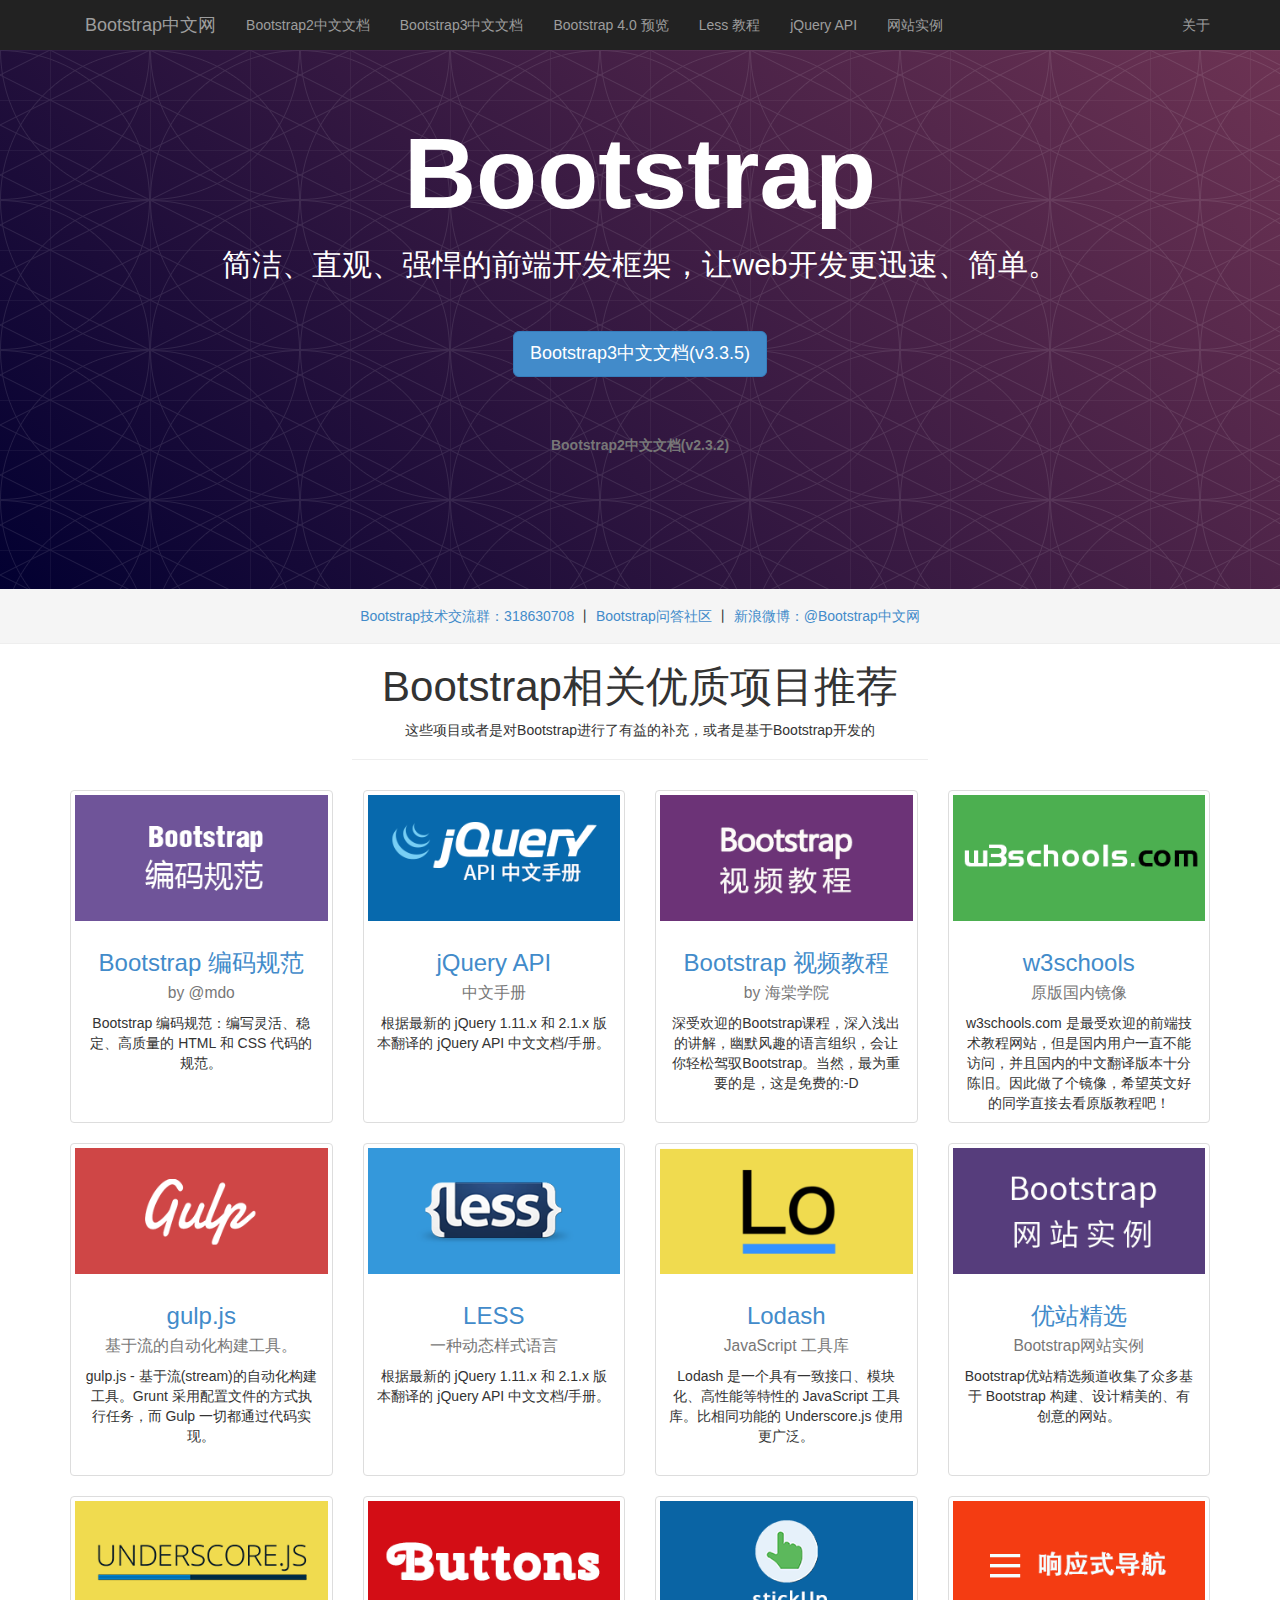
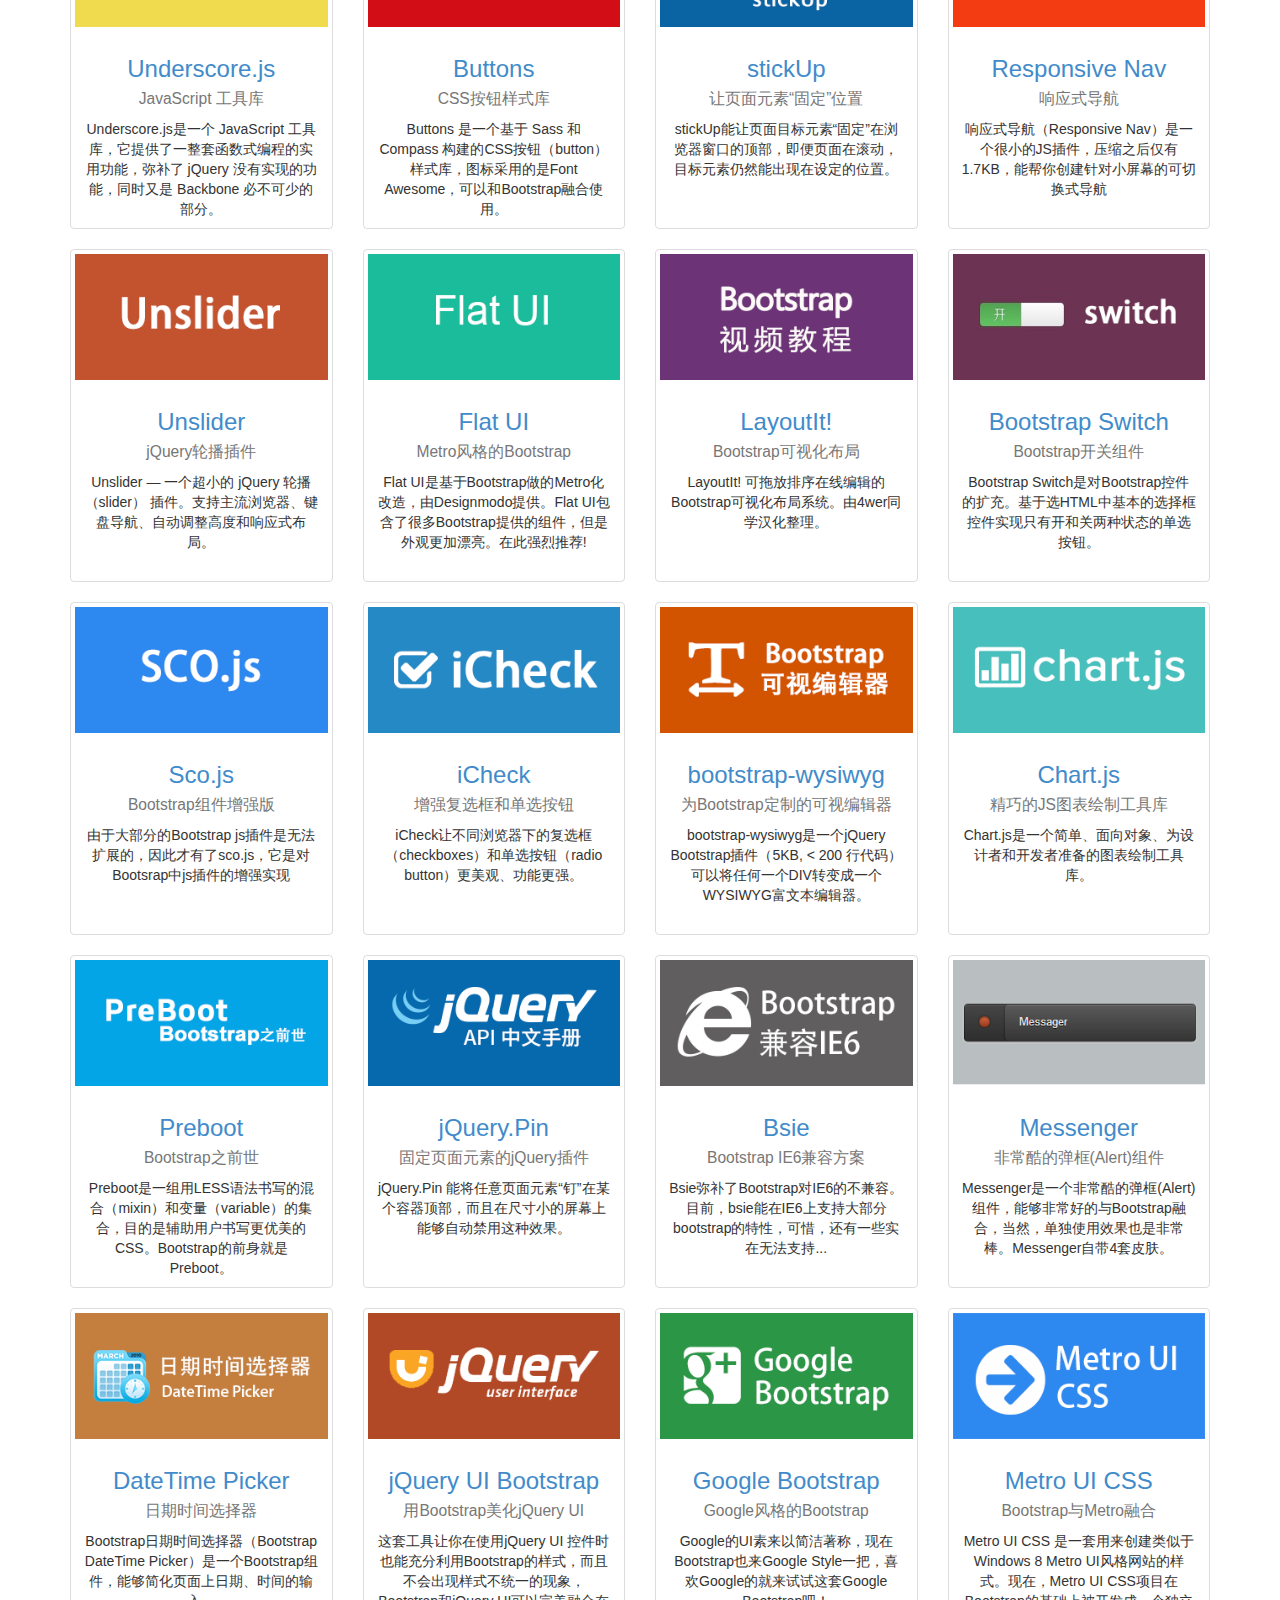
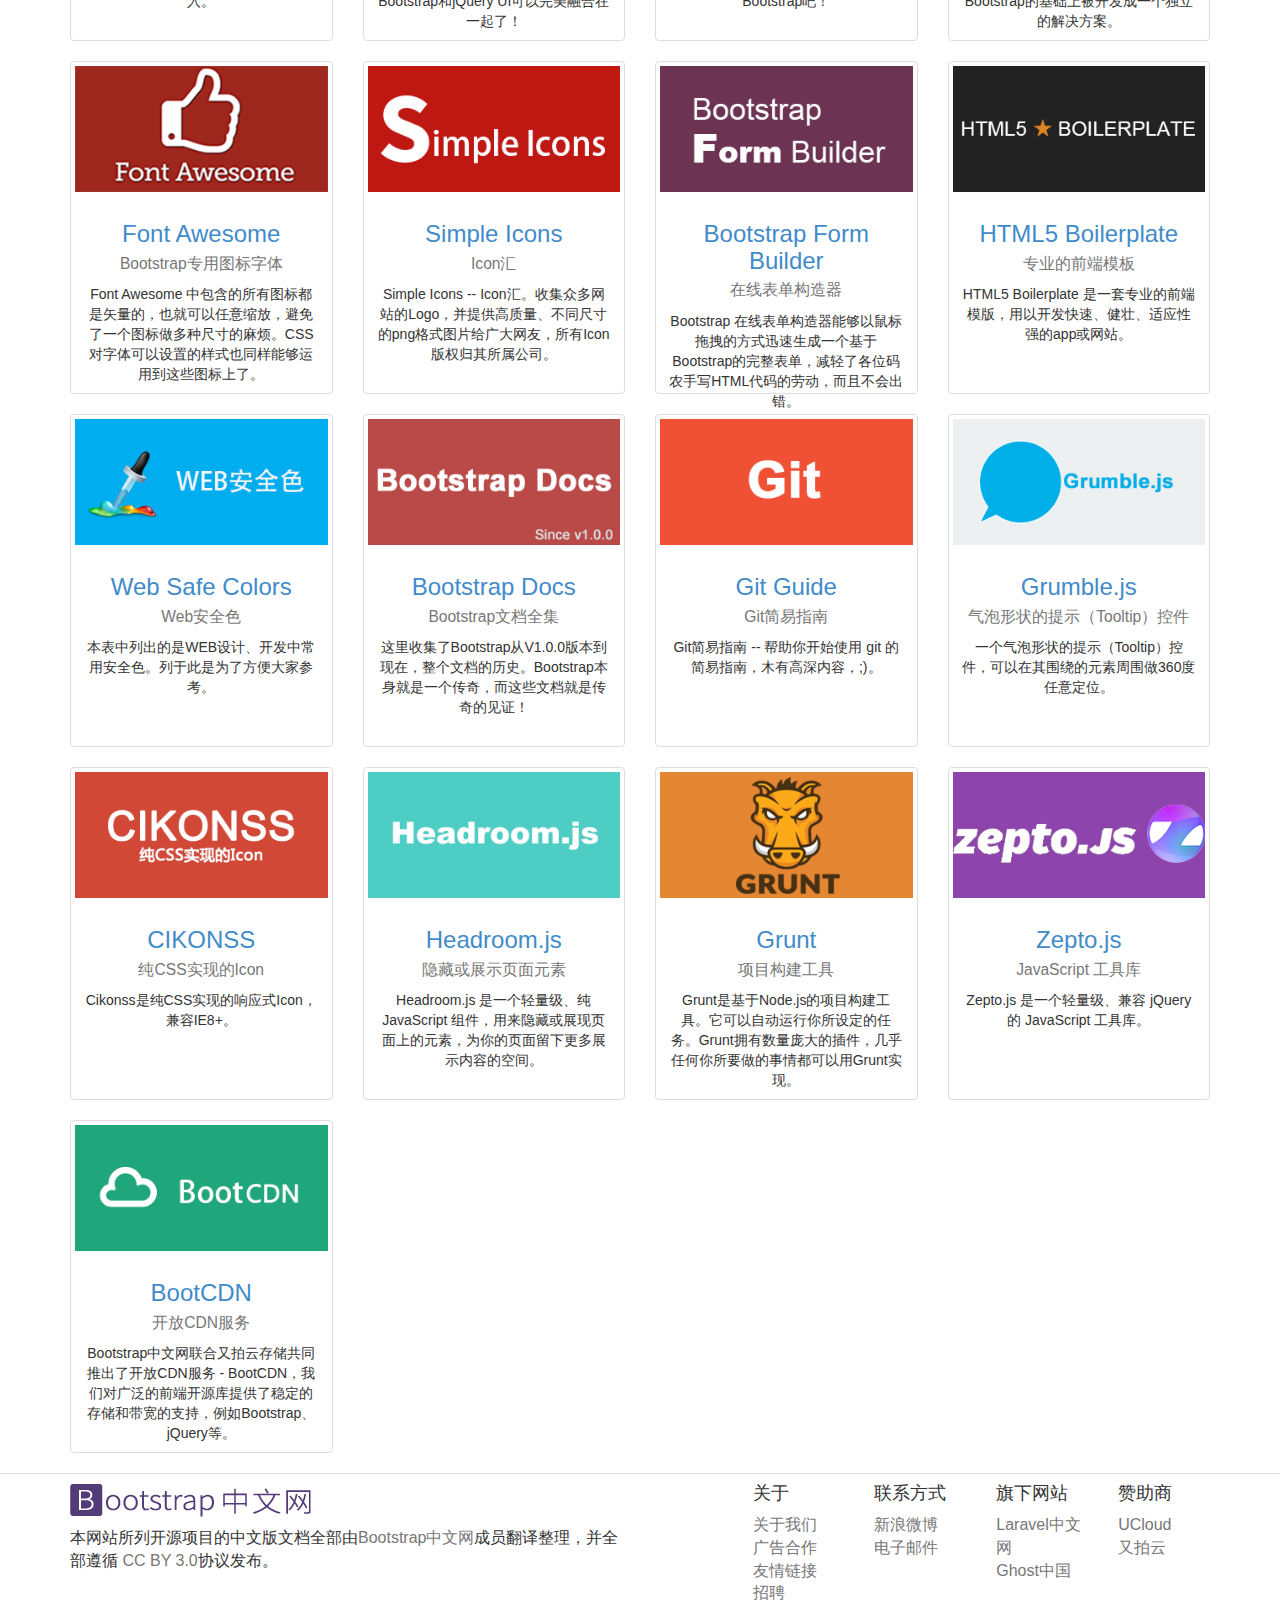
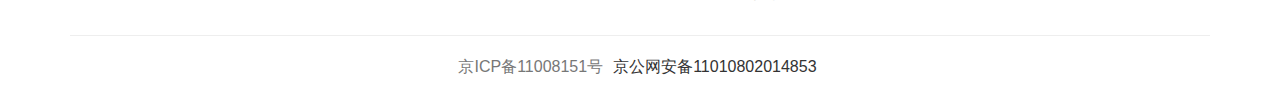
==== aa/index.html @ 5b1b917f "boot" ====
<!DOCTYPE html>
<html>
	<head>
		<meta charset="UTF-8">
		<meta http-equiv="X-UA-Compatible" content="IE=edge">
   		<meta name="viewport" content="width=device-width, initial-scale=1">
		<title></title>
		<link rel="stylesheet" type="text/css" href="css/bootstrap.css"/>
		<link rel="stylesheet" type="text/css" href="css/style-index.css"/>
		<!--<style type="text/css">
			footer{
				width: 100%;
				border-top: 1px solid gainsboro;
			}
			#footer{
				font-size: 16px;

			}
			#footer a:link,a:active,a:hover,a:visited{
				color: #777777;
			}
			#backTop{
				width: 50px;
				height: 50px;
				background: url(images/aaaaaaaa.png ) no-repeat 0 0;
				position: fixed;
				right: 20px;
				bottom: 150px;
				display: none;
			}
			.thumbnail img{
				width: 100%;
			}

		</style>-->
	</head>
	<body style="padding-top: 50px;">	
		<!--导航-->
		<div class="container-fluid navbar-fixed-top navbar-inverse"> 	
			<div class="container">
				<nav>
					<div class="navbar-header">
						<button type="button" class="navbar-toggle" data-toggle="collapse" data-target="#example-navbar-collapse">
							<span class="sr-only">切换导航</span>
							<span class="icon-bar"></span>
							<span class="icon-bar"></span>
							<span class="icon-bar"></span>
						</button>
						<a class="navbar-brand" href="#">Bootstrap中文网</a>
					</div>
					<div class="collapse navbar-collapse" id="example-navbar-collapse">
						<ul class="nav navbar-nav">
							<li><a href="#"class="hidden-md hidden-sm">Bootstrap2中文文档</a></li>
							<li><a href="#"class="hidden-sm">Bootstrap3中文文档</a></li>
							<li><a href="#">Bootstrap 4.0 预览</a></li>
							<li><a href="#">Less 教程</a></li>
							<li><a href="#">jQuery API</a></li>
							<li><a href="Site_s/index_1.html">网站实例</a></li>
						</ul>
						<ul class="nav navbar-nav navbar-right">
							<li ><a href="#">关于</a></li>
						</ul>
					</div>
				</nav>
			</div>
		</div>
		
		 <!--巨幕	q`1wwz-+
		 	 url(images/bs-docs-masthead-pattern.png);
		 	linear-gradient(45deg,#020031 0,#6d3353 100%)
		 	-->
		<div style=" background:linear-gradient(45deg,#020031 0,#6d3353 100%)">
			<div class="jumbotron"  style="background:url(images/bs-docs-masthead-pattern.png);;">
					<div id="content" class="container text-center" >
						<h1 style="color: white;font-weight: bold; font-size: 100px;">Bootstrap</h1>
						<h2 style="color: white;">简洁、直观、强悍的前端开发框架，让web开发更迅速、简单。</h2>
						<p style="margin-top: 50px;">
		          			<a class="btn btn-primary btn-lg btn-shadow" role="button">
		          				Bootstrap3中文文档(v3.3.5)
		          			</a>
	  					</p>
	  					<p id="con1" style="padding-top:43px;margin-bottom: 86px; font-size: 14px;font-weight: bold; ">
	  						<a class="text-muted">Bootstrap2中文文档(v2.3.2)</a>
	  					</p>
	  				</div>
				</div>
			</div>
		</div>		
		<!--联系方式content-->

		<div class="page-header" style="background-color: #F5F5F5; height: 55px; margin-top: -30px;">
			<div class="container text-center" style="height: 55px; line-height: 55px;">
				<a href="#" class="btn-link"> Bootstrap技术交流群：318630708  </a>丨
				<a href="#" class="btn-link"> Bootstrap问答社区  </a>丨
				<a href="#" class="btn-link"> 新浪微博：@Bootstrap中文网</a>
			</div>
		</div>
		
		<!--pape-header部分-->
		<div class="page-header text-center" style="width: 45%; margin: 0 auto 30px;">
			<h1 style="font-size: 42px;">Bootstrap相关优质项目推荐</h1>
			<p style="font-size: 14px">这些项目或者是对Bootstrap进行了有益的补充，或者是基于Bootstrap开发的</p>
		</div>
		<!--
			thumbnail						缩略图
		-->
		<div class="container">
			<div id="row" class="row">
				<div class="col-lg-3 col-md-4 col-sm-6 ">
					<div class="thumbnail" style="height: 333px;">
						<img src="images/codeguide.png"  width="300px" height="150px" alt=""/>
						<div class="caption text-center">
							<h3><a href="#" style="">Bootstrap 编码规范<br /><small>by @mdo</small></a></h3>
							<p>Bootstrap 编码规范：编写灵活、稳定、高质量的 HTML 和 CSS 代码的规范。</p>
						</div>
					</div>
				</div>
				<div class="col-lg-3 col-md-4 col-sm-6">
					<div class="thumbnail" style="height: 333px;">
						<img src="images/jqueryapi.png"" width="300px" height="150px" alt=""/>
						<div class="caption text-center">
							<h3><a href="#" class="">jQuery API <br /><small>中文手册</small></a></h3>
							<p>根据最新的 jQuery 1.11.x 和 2.1.x 版本翻译的 jQuery API 中文文档/手册。</p>
						</div>
					</div>
				</div>
				<div class="col-lg-3 col-md-4 col-sm-6">
					<div class="thumbnail" style="height: 333px;">
						<img src="images/haitangxueyuan.png" width="300px" height="150px" alt=""/>
						<div class="caption text-center">
							<h3><a href="#" class="">Bootstrap 视频教程<br /><small>by 海棠学院</small></a></h3>
							<p>深受欢迎的Bootstrap课程，深入浅出的讲解，幽默风趣的语言组织，会让你轻松驾驭Bootstrap。当然，最为重要的是，这是免费的:-D</p>
						</div>
					</div>
				</div>
				<div class="col-lg-3 col-md-4 col-sm-6">
					<div class="thumbnail" style="height: 333px;">
						<img src="images/w3schools.png" width="300px" height="150px" alt=""/>
						<div class="caption text-center">
							<h3><a href="#" class="">w3schools<br /><small>原版国内镜像</small></a></h3>
							<p>w3schools.com 是最受欢迎的前端技术教程网站，但是国内用户一直不能访问，并且国内的中文翻译版本十分陈旧。因此做了个镜像，希望英文好的同学直接去看原版教程吧！</p>
						</div>
					</div>
				</div>
				<!--2222222222-->
				<div class="col-lg-3 col-md-4 col-sm-6">
					<div class="thumbnail" style="height: 333px;">
						<img src="images/gulpjs.png"  width="300px" height="150px" alt=""/>
						<div class="caption text-center">
							<h3><a href="#" style="">gulp.js<br /><small>基于流的自动化构建工具。</small></a></h3>
							<p>gulp.js - 基于流(stream)的自动化构建工具。Grunt 采用配置文件的方式执行任务，而 Gulp 一切都通过代码实现。</p>
						</div>
					</div>
				</div>
				<div class="col-lg-3 col-md-4 col-sm-6">
					<div class="thumbnail" style="height: 333px;">
						<img src="images/lesscss.png"" width="300px" height="150px" alt=""/>
						<div class="caption text-center">
							<h3><a href="#" class="">LESS<br /><small>一种动态样式语言</small></a></h3>
							<p>根据最新的 jQuery 1.11.x 和 2.1.x 版本翻译的 jQuery API 中文文档/手册。</p>
						</div>
					</div>
				</div>
				<div class="col-lg-3 col-md-4 col-sm-6">
					<div class="thumbnail" style="height: 333px;">
						<img src="images/lodash.png" width="300px" height="150px" alt=""/>
						<div class="caption text-center">
							<h3><a href="#" class="">Lodash<br /><small>JavaScript 工具库</small></a></h3>
							<p>Lodash 是一个具有一致接口、模块化、高性能等特性的 JavaScript 工具库。比相同功能的 Underscore.js 使用更广泛。</p>
						</div>
					</div>
				</div>
				<div class="col-lg-3 col-md-4 col-sm-6">
					<div class="thumbnail" style="height: 333px;">
						<img src="images/expo.png" width="300px" height="150px" alt=""/>
						<div class="caption text-center">
							<h3><a href="#" class="">优站精选<br /><small>Bootstrap网站实例</small></a></h3>
							<p>Bootstrap优站精选频道收集了众多基于 Bootstrap 构建、设计精美的、有创意的网站。</p>
						</div>
					</div>
				</div>
				<!--3333333-->
				<div class="col-lg-3 col-md-4 col-sm-6">
					<div class="thumbnail" style="height: 333px;">
						<img src="images/underscore.png"  width="300px" height="150px" alt=""/>
						<div class="caption text-center">
							<h3><a href="#" style="">Underscore.js<br /><small>JavaScript 工具库</small></a></h3>
							<p>Underscore.js是一个 JavaScript 工具库，它提供了一整套函数式编程的实用功能，弥补了 jQuery 没有实现的功能，同时又是 Backbone 必不可少的部分。</p>
						</div>
					</div>
				</div>
				<div class="col-lg-3 col-md-4 col-sm-6">
					<div class="thumbnail" style="height: 333px;">
						<img src="images/buttons.png"" width="300px" height="150px" alt=""/>
						<div class="caption text-center">
							<h3><a href="#" class="">Buttons<br /><small>CSS按钮样式库</small></a></h3>
							<p>Buttons 是一个基于 Sass 和 Compass 构建的CSS按钮（button）样式库，图标采用的是Font Awesome，可以和Bootstrap融合使用。</p>
						</div>
					</div>
				</div>
				<div class="col-lg-3 col-md-4 col-sm-6">
					<div class="thumbnail" style="height: 333px;">
						<img src="images/stickup.png" width="300px" height="150px" alt=""/>
						<div class="caption text-center">
							<h3><a href="#" class="">stickUp<br /><small>让页面元素“固定”位置</small></a></h3>
							<p>stickUp能让页面目标元素“固定”在浏览器窗口的顶部，即便页面在滚动，目标元素仍然能出现在设定的位置。</p>
						</div>
					</div>
				</div>
				<div class="col-lg-3 col-md-4 col-sm-6">
					<div class="thumbnail" style="height: 333px;">
						<img src="images/responsive-nav.js.png" width="300px" height="150px" alt=""/>
						<div class="caption text-center">
							<h3><a href="#" class="">Responsive Nav<br /><small>响应式导航</small></a></h3>
							<p>响应式导航（Responsive Nav）是一个很小的JS插件，压缩之后仅有1.7KB，能帮你创建针对小屏幕的可切换式导航</p>
						</div>
					</div>
				</div>
				<!--44444444-->
				<div class="col-lg-3 col-md-4 col-sm-6">
					<div class="thumbnail" style="height: 333px;">
						<img src="images/unslider.png" width="300px" height="150px" alt=""/>
						<div class="caption text-center">
							<h3><a href="#" style="">Unslider<br /><small>jQuery轮播插件</small></a></h3>
							<p>Unslider — 一个超小的 jQuery 轮播（slider） 插件。支持主流浏览器、键盘导航、自动调整高度和响应式布局。</p>
						</div>
					</div>
				</div>
				<div class="col-lg-3 col-md-4 col-sm-6">
					<div class="thumbnail" style="height: 333px;">
						<img src="images/flat-ui.png"" width="300px" height="150px" alt=""/>
						<div class="caption text-center">
							<h3><a href="#" class="">Flat UI <br /><small>Metro风格的Bootstrap</small></a></h3>
							<p>Flat UI是基于Bootstrap做的Metro化改造，由Designmodo提供。Flat UI包含了很多Bootstrap提供的组件，但是外观更加漂亮。在此强烈推荐!</p>
						</div>
					</div>
				</div>
				<div class="col-lg-3 col-md-4 col-sm-6">
					<div class="thumbnail" style="height: 333px;">
						<img src="images/haitangxueyuan.png" width="300px" height="150px" alt=""/>
						<div class="caption text-center">
							<h3><a href="#" class="">LayoutIt!<br /><small>Bootstrap可视化布局</small></a></h3>
							<p>LayoutIt! 可拖放排序在线编辑的Bootstrap可视化布局系统。由4wer同学汉化整理。</p>
						</div>
					</div>
				</div>
				<div class="col-lg-3 col-md-4 col-sm-6">
					<div class="thumbnail" style="height: 333px;">
						<img src="images/bootstrap-switch.png" width="300px" height="150px" alt=""/>
						<div class="caption text-center">
							<h3><a href="#" class="">Bootstrap Switch<br /><small>Bootstrap开关组件</small></a></h3>
							<p>Bootstrap Switch是对Bootstrap控件的扩充。基于选HTML中基本的选择框控件实现只有开和关两种状态的单选按钮。</p>
						</div>
					</div>
				</div>
				<!--555555-->
				<div class="col-lg-3 col-md-4 col-sm-6">
					<div class="thumbnail" style="height: 333px;">
						<img src="images/sco.js.png"  width="300px" height="150px" alt=""/>
						<div class="caption text-center">
							<h3><a href="#" style="">Sco.js<br /><small>Bootstrap组件增强版</small></a></h3>
							<p>由于大部分的Bootstrap js插件是无法扩展的，因此才有了sco.js，它是对Bootsrap中js插件的增强实现</p>
						</div>
					</div>
				</div>
				<div class="col-lg-3 col-md-4 col-sm-6">
					<div class="thumbnail" style="height: 333px;">
						<img src="images/icheck.png"" width="300px" height="150px" alt=""/>
						<div class="caption text-center">
							<h3><a href="#" class="">iCheck<br /><small>增强复选框和单选按钮</small></a></h3>
							<p>iCheck让不同浏览器下的复选框（checkboxes）和单选按钮（radio button）更美观、功能更强。</p>
						</div>
					</div>
				</div>
				<div class="col-lg-3 col-md-4 col-sm-6">
					<div class="thumbnail" style="height: 333px;">
						<img src="images/bootstrap-wysiwyg.png" width="300px" height="150px" alt=""/>
						<div class="caption text-center">
							<h3><a href="#" class="">bootstrap-wysiwyg<br /><small>为Bootstrap定制的可视编辑器</small></a></h3>
							<p>bootstrap-wysiwyg是一个jQuery Bootstrap插件（5KB, < 200 行代码）可以将任何一个DIV转变成一个WYSIWYG富文本编辑器。</p>
						</div>
					</div>
				</div>
				<div class="col-lg-3 col-md-4 col-sm-6">
					<div class="thumbnail" style="height: 333px;">
						<img src="images/chart.js.png" width="300px" height="150px" alt=""/>
						<div class="caption text-center">
							<h3><a href="#" class="">Chart.js<br /><small>精巧的JS图表绘制工具库</small></a></h3>
							<p>Chart.js是一个简单、面向对象、为设计者和开发者准备的图表绘制工具库。</p>
						</div>
					</div>
				</div>
				<!--66666666666666-->
				<div class="col-lg-3 col-md-4 col-sm-6">
					<div class="thumbnail" style="height: 333px;">
						<img src="images/preboot.png"  width="300px" height="150px" alt=""/>
						<div class="caption text-center">
							<h3><a href="#" style="">Preboot<br /><small>Bootstrap之前世</small></a></h3>
							<p>Preboot是一组用LESS语法书写的混合（mixin）和变量（variable）的集合，目的是辅助用户书写更优美的CSS。Bootstrap的前身就是Preboot。</p>
						</div>
					</div>
				</div>
				<div class="col-lg-3 col-md-4 col-sm-6">
					<div class="thumbnail" style="height: 333px;">
						<img src="images/jqueryapi.png"" width="300px" height="150px" alt=""/>
						<div class="caption text-center">
							<h3><a href="#" class="">jQuery.Pin <br /><small>固定页面元素的jQuery插件</small></a></h3>
							<p>jQuery.Pin 能将任意页面元素“钉”在某个容器顶部，而且在尺寸小的屏幕上能够自动禁用这种效果。</p>
						</div>
					</div>
				</div>
				<div class="col-lg-3 col-md-4 col-sm-6">
					<div class="thumbnail" style="height: 333px;">
						<img src="images/bsie.png" width="300px" height="150px" alt=""/>
						<div class="caption text-center">
							<h3><a href="#" class="">Bsie<br /><small>Bootstrap IE6兼容方案</small></a></h3>
							<p>Bsie弥补了Bootstrap对IE6的不兼容。目前，bsie能在IE6上支持大部分bootstrap的特性，可惜，还有一些实在无法支持...</p>
						</div>
					</div>
				</div>
				<div class="col-lg-3 col-md-4 col-sm-6">
					<div class="thumbnail" style="height: 333px;">
						<img src="images/messenger.png" width="300px" height="150px" alt=""/>
						<div class="caption text-center">
							<h3><a href="#" class="">Messenger<br /><small>非常酷的弹框(Alert)组件</small></a></h3>
							<p>Messenger是一个非常酷的弹框(Alert)组件，能够非常好的与Bootstrap融合，当然，单独使用效果也是非常棒。Messenger自带4套皮肤。</p>
						</div>
					</div>
				</div>
				<!--77777777777777-->
				<div class="col-lg-3 col-md-4 col-sm-6">
					<div class="thumbnail" style="height: 333px;">
						<img src="images/bootstrap-datetimepicker.png"  width="300px" height="150px" alt=""/>
						<div class="caption text-center">
							<h3><a href="#" style="">DateTime Picker<br /><small>日期时间选择器</small></a></h3>
							<p>Bootstrap日期时间选择器（Bootstrap DateTime Picker）是一个Bootstrap组件，能够简化页面上日期、时间的输入。</p>
						</div>
					</div>
				</div>
				<div class="col-lg-3 col-md-4 col-sm-6">
					<div class="thumbnail" style="height: 333px;">
						<img src="images/jquery-ui-bootstrap.png"" width="300px" height="150px" alt=""/>
						<div class="caption text-center">
							<h3><a href="#" class="">jQuery UI Bootstrap <br /><small>用Bootstrap美化jQuery UI</small></a></h3>
							<p>这套工具让你在使用jQuery UI 控件时也能充分利用Bootstrap的样式，而且不会出现样式不统一的现象，Bootstrap和jQuery UI可以完美融合在一起了！</p>
						</div>
					</div>
				</div>
				<div class="col-lg-3 col-md-4 col-sm-6">
					<div class="thumbnail" style="height: 333px;">
						<img src="images/google-bootstrap.png" width="300px" height="150px" alt=""/>
						<div class="caption text-center">
							<h3><a href="#" class="">Google Bootstrap <br /><small>Google风格的Bootstrap</small></a></h3>
							<p>Google的UI素来以简洁著称，现在Bootstrap也来Google Style一把，喜欢Google的就来试试这套Google Bootstrap吧！</p>
						</div>
					</div>
				</div>
				<div class="col-lg-3 col-md-4 col-sm-6">
					<div class="thumbnail" style="height: 333px;">
						<img src="images/metro-ui-css.png" width="300px" height="150px" alt=""/>
						<div class="caption text-center">
							<h3><a href="#" class="">Metro UI CSS <br /><small>Bootstrap与Metro融合</small></a></h3>
							<p>Metro UI CSS 是一套用来创建类似于Windows 8 Metro UI风格网站的样式。现在，Metro UI CSS项目在Bootstrap的基础上被开发成一个独立的解决方案。</p>
						</div>
					</div>
				</div>
				<!--8888888888888888-->
				<div class="col-lg-3 col-md-4 col-sm-6">
					<div class="thumbnail" style="height: 333px;">
						<img src="images/font-awesome.png"  width="300px" height="150px" alt=""/>
						<div class="caption text-center">
							<h3><a href="#" style="">Font Awesome <br /><small>Bootstrap专用图标字体</small></a></h3>
							<p>Font Awesome 中包含的所有图标都是矢量的，也就可以任意缩放，避免了一个图标做多种尺寸的麻烦。CSS对字体可以设置的样式也同样能够运用到这些图标上了。</p>
						</div>
					</div>
				</div>
				<div class="col-lg-3 col-md-4 col-sm-6">
					<div class="thumbnail" style="height: 333px;">
						<img src="images/simpleicons.png"" width="300px" height="150px" alt=""/>
						<div class="caption text-center">
							<h3><a href="#" class="">Simple Icons <br /><small>Icon汇</small></a></h3>
							<p>Simple Icons -- Icon汇。收集众多网站的Logo，并提供高质量、不同尺寸的png格式图片给广大网友，所有Icon版权归其所属公司。</p>
						</div>
					</div>
				</div>
				<div class="col-lg-3 col-md-4 col-sm-6">
					<div class="thumbnail" style="height: 333px;">
						<img src="images/bootstrap-form-builder.png" width="300px" height="150px" alt=""/>
						<div class="caption text-center">
							<h3><a href="#" class="">Bootstrap Form Builder<br /><small>在线表单构造器</small></a></h3>
							<p>Bootstrap 在线表单构造器能够以鼠标拖拽的方式迅速生成一个基于Bootstrap的完整表单，减轻了各位码农手写HTML代码的劳动，而且不会出错。</p>
						</div>
					</div>
				</div>
				<div class="col-lg-3 col-md-4 col-sm-6">
					<div class="thumbnail" style="height: 333px;">
						<img src="images/h5bp.png" width="300px" height="150px" alt=""/>
						<div class="caption text-center">
							<h3><a href="#" class="">HTML5 Boilerplate<br /><small>专业的前端模板</small></a></h3>
							<p>HTML5 Boilerplate 是一套专业的前端模版，用以开发快速、健壮、适应性强的app或网站。</p>
						</div>
					</div>
				</div>
				<!--999999999-->
				<div class="col-lg-3 col-md-4 col-sm-6">
					<div class="thumbnail" style="height: 333px;">
						<img src="images/websafecolors.png"  width="300px" height="150px" alt=""/>
						<div class="caption text-center">
							<h3><a href="#" style="">Web Safe Colors<br /><small>Web安全色</small></a></h3>
							<p>本表中列出的是WEB设计、开发中常用安全色。列于此是为了方便大家参考。</p>
						</div>
					</div>
				</div>
				<div class="col-lg-3 col-md-4 col-sm-6">
					<div class="thumbnail" style="height: 333px;">
						<img src="images/bootstrap-docs.png"" width="300px" height="150px" alt=""/>
						<div class="caption text-center">
							<h3><a href="#" class="">Bootstrap Docs<br /><small>Bootstrap文档全集</small></a></h3>
							<p>这里收集了Bootstrap从V1.0.0版本到现在，整个文档的历史。Bootstrap本身就是一个传奇，而这些文档就是传奇的见证！</p>
						</div>
					</div>
				</div>
				<div class="col-lg-3 col-md-4 col-sm-6">
					<div class="thumbnail" style="height: 333px;">
						<img src="images/git-guide.png" width="300px" height="150px" alt=""/>
						<div class="caption text-center">
							<h3><a href="#" class="">Git Guide<br /><small>Git简易指南</small></a></h3>
							<p>Git简易指南 -- 帮助你开始使用 git 的简易指南，木有高深内容，;)。</p>
						</div>
					</div>
				</div>
				<div class="col-lg-3 col-md-4 col-sm-6">
					<div class="thumbnail" style="height: 333px;">
						<img src="images/grumblejs.png" width="300px" height="150px" alt=""/>
						<div class="caption text-center">
							<h3><a href="#" class="">Grumble.js<br /><small>气泡形状的提示（Tooltip）控件</small></a></h3>
							<p>一个气泡形状的提示（Tooltip）控件，可以在其围绕的元素周围做360度任意定位。</p>
						</div>
					</div>
				</div>
				<!--1010101010-->
				<div class="col-lg-3 col-md-4 col-sm-6">
					<div class="thumbnail" style="height: 333px;">
						<img src="images/cikonss.png"  width="300px" height="150px" alt=""/>
						<div class="caption text-center">
							<h3><a href="#" style="">CIKONSS<br /><small>纯CSS实现的Icon</small></a></h3>
							<p>Cikonss是纯CSS实现的响应式Icon，兼容IE8+。</p>
						</div>
					</div>
				</div>
				<div class="col-lg-3 col-md-4 col-sm-6">
					<div class="thumbnail" style="height: 333px;">
						<img src="images/headroom.png"" width="300px" height="150px" alt=""/>
						<div class="caption text-center">
							<h3><a href="#" class="">Headroom.js<br /><small>隐藏或展示页面元素</small></a></h3>
							<p>Headroom.js 是一个轻量级、纯 JavaScript 组件，用来隐藏或展现页面上的元素，为你的页面留下更多展示内容的空间。</p>
						</div>
					</div>
				</div>
				<div class="col-lg-3 col-md-4 col-sm-6">
					<div class="thumbnail" style="height: 333px;">
						<img src="images/gruntjs.png" width="300px" height="150px" alt=""/>
						<div class="caption text-center">
							<h3><a href="#" class="">Grunt<br /><small>项目构建工具</small></a></h3>
							<p>Grunt是基于Node.js的项目构建工具。它可以自动运行你所设定的任务。Grunt拥有数量庞大的插件，几乎任何你所要做的事情都可以用Grunt实现。</p>
						</div>
					</div>
				</div>
				<div class="col-lg-3 col-md-4 col-sm-6">
					<div class="thumbnail" style="height: 333px;">
						<img src="images/zeptojs.png" width="300px" height="150px" alt=""/>
						<div class="caption text-center">
							<h3><a href="#" class="">Zepto.js<br /><small>JavaScript 工具库</small></a></h3>
							<p>Zepto.js 是一个轻量级、兼容 jQuery 的 JavaScript 工具库。</p>
						</div>
					</div>
				</div>
				<!---->
				<div class="col-lg-3 col-md-4 col-sm-6">
					<div class="thumbnail" style="height: 333px;">
						<img src="images/bootcdn.png" width="300px" height="150px" alt=""/>
						<div class="caption text-center">
							<h3><a href="#" class="">BootCDN<br /><small>开放CDN服务</small></a></h3>
							<p>Bootstrap中文网联合又拍云存储共同推出了开放CDN服务 - BootCDN，我们对广泛的前端开源库提供了稳定的存储和带宽的支持，例如Bootstrap、jQuery等。</p>
						</div>
					</div>
				</div>
			</div>
		</div>
		<!--右侧返回顶部模块-->
		<div id="backTop">
			<a id=""></a>
		</div>
		
		<footer class="footer" id="footer">
	      <div class="container">
	        <div class="row footer-top">
	          <div class="col-sm-6 col-lg-6">
	            <h4>
	              <img src="images/logo.png">
	            </h4>
	            <p>本网站所列开源项目的中文版文档全部由<a href="#">Bootstrap中文网</a>成员翻译整理，并全部遵循 <a href="#">CC BY 3.0</a>协议发布。</p>
	          </div>
	          <div class="col-sm-6  col-lg-5 col-lg-offset-1">
	            <div class="row about">
	              <div class="col-xs-3">
	                <h4>关于</h4>
	                <ul class="list-unstyled">
	                  <li><a href="#">关于我们</a></li>
	                  <li><a href="#">广告合作</a></li>
	                  <li><a href="#">友情链接</a></li>
	                  <li><a href="#">招聘</a></li>
	                </ul>
	              </div>
	              <div class="col-xs-3">
	                <h4>联系方式</h4>
	                <ul class="list-unstyled">
	                  <li><a href="#">新浪微博</a></li>
	                  <li><a href="#">电子邮件</a></li>
	                </ul>
	              </div>
	              <div class="col-xs-3">
	                <h4>旗下网站</h4>
	                <ul class="list-unstyled">
	                  <li><a href="#">Laravel中文网</a></li>
	                  <li><a href="#">Ghost中国</a></li>
	                </ul>
	              </div>
	              <div class="col-xs-3">
	                <h4>赞助商</h4>
	                <ul class="list-unstyled">
	                  <li><a href="#">UCloud</a></li>
	                  <li><a href="#">又拍云</a></li>
	                </ul>
	              </div>
	            </div>
	    
	          </div>
	        </div>
	        <hr>
	        <div class="row footer-bottom">
	          <ul class="list-inline text-center">
	            <li><a href="#">京ICP备11008151号</a></li><li>京公网安备11010802014853</li>
	          </ul>
	        </div>
	      </div>
	    </footer>
	    <!--js部分-->
	    
		<script src="js/jquery-2.1.0.js"></script>
		<script src="js/bootstrap.js"></script>
		<script type="text/javascript">
			$(function () {
				$(window).scroll(function () {
					var topx = $(this).scrollTop();
					if (topx>400){
						$("#backTop").css("display","block");

					} else{
						$("#backTop").css("display","none");
					}
				})

				$("#backTop").click(function () {
						var topx = $(window).scrollTop();
						setInterval(function () {
								topx -=15;
								if (topx>0) {
									$("body").scrollTop(topx);
								}
							} , 0.1);
					})
			})
		</script>
	</body>
</html>
---- aa/css/style-index.css ----
footer{
	width: 100%;
	border-top: 1px solid gainsboro;
}
#footer{
	font-size: 16px;

}
#footer a:link,a:active,a:hover,a:visited{
	color: #777777;
}
#backTop{
	width: 50px;
	height: 50px;
	background:url(../images/aaaaaaaa.png)  no-repeat 0 0;
	position: fixed;
	right: 0;
	bottom: 150px;
	display: none;
}
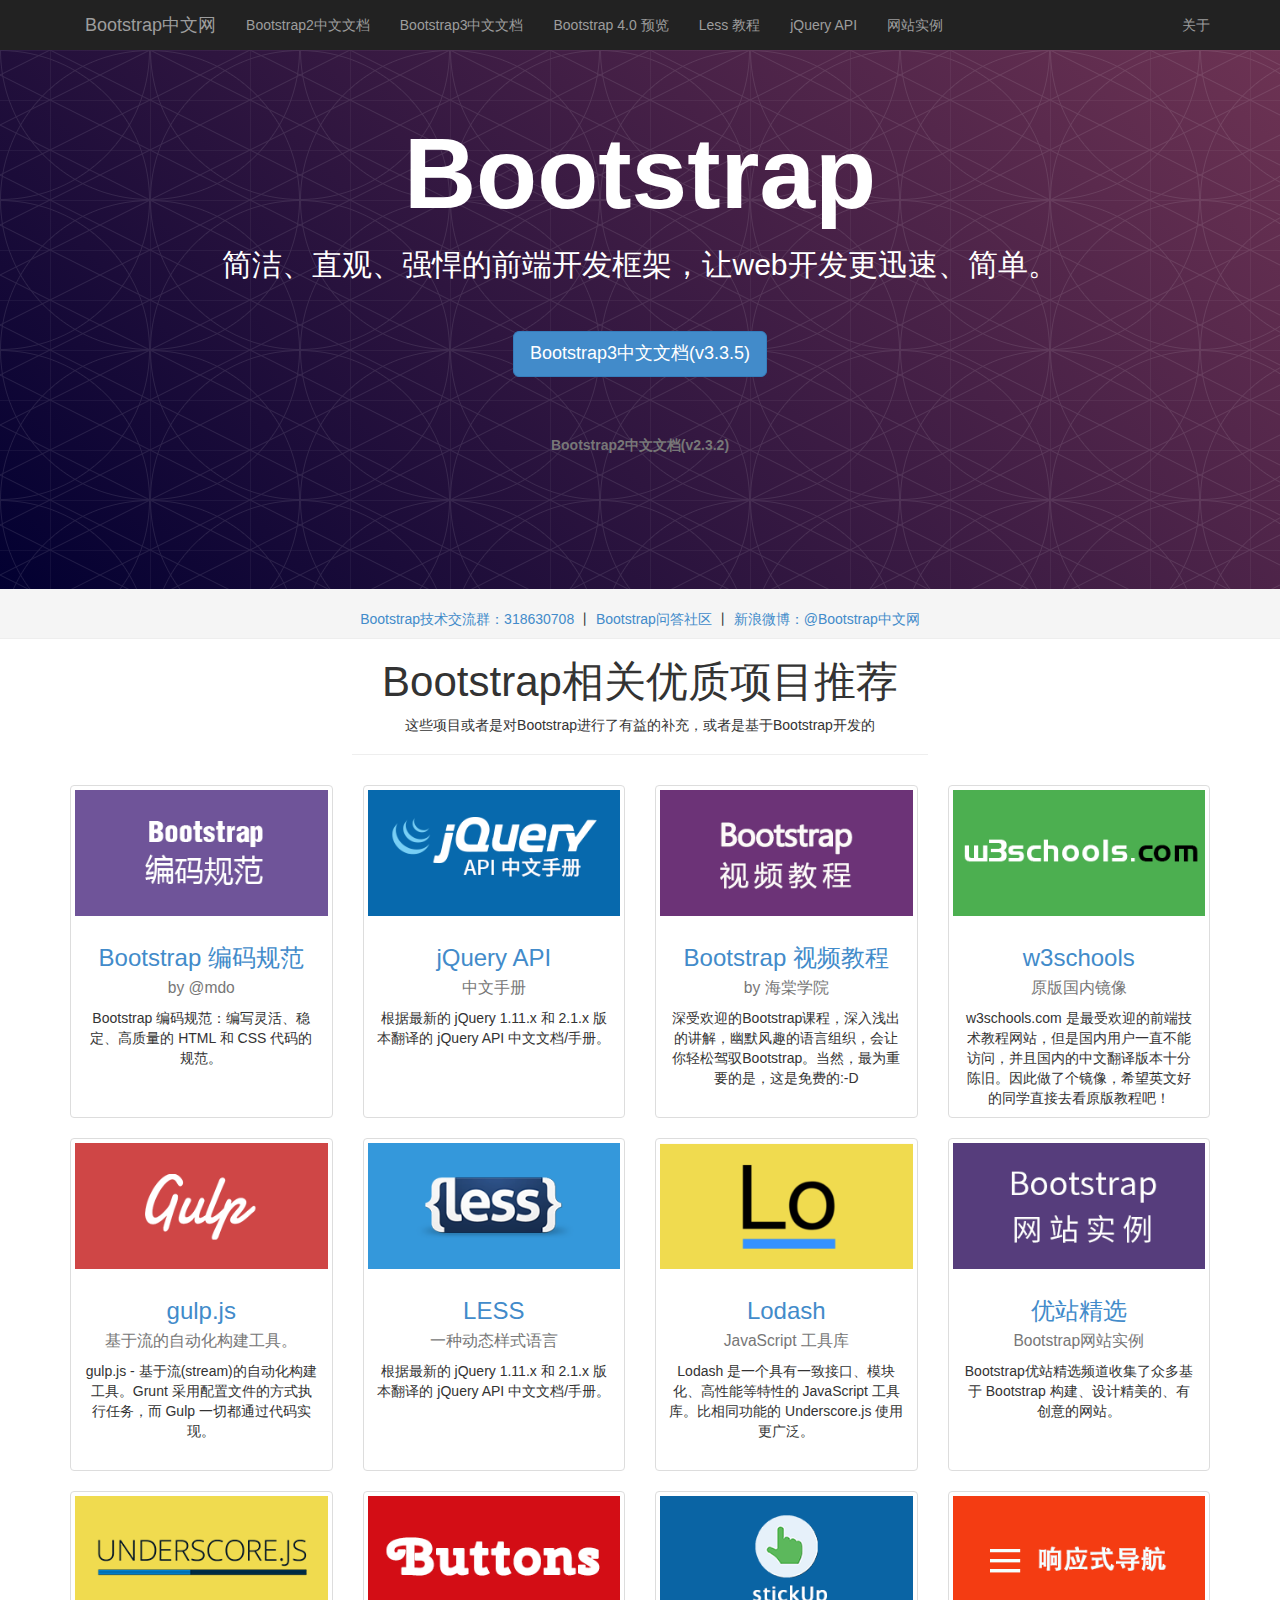
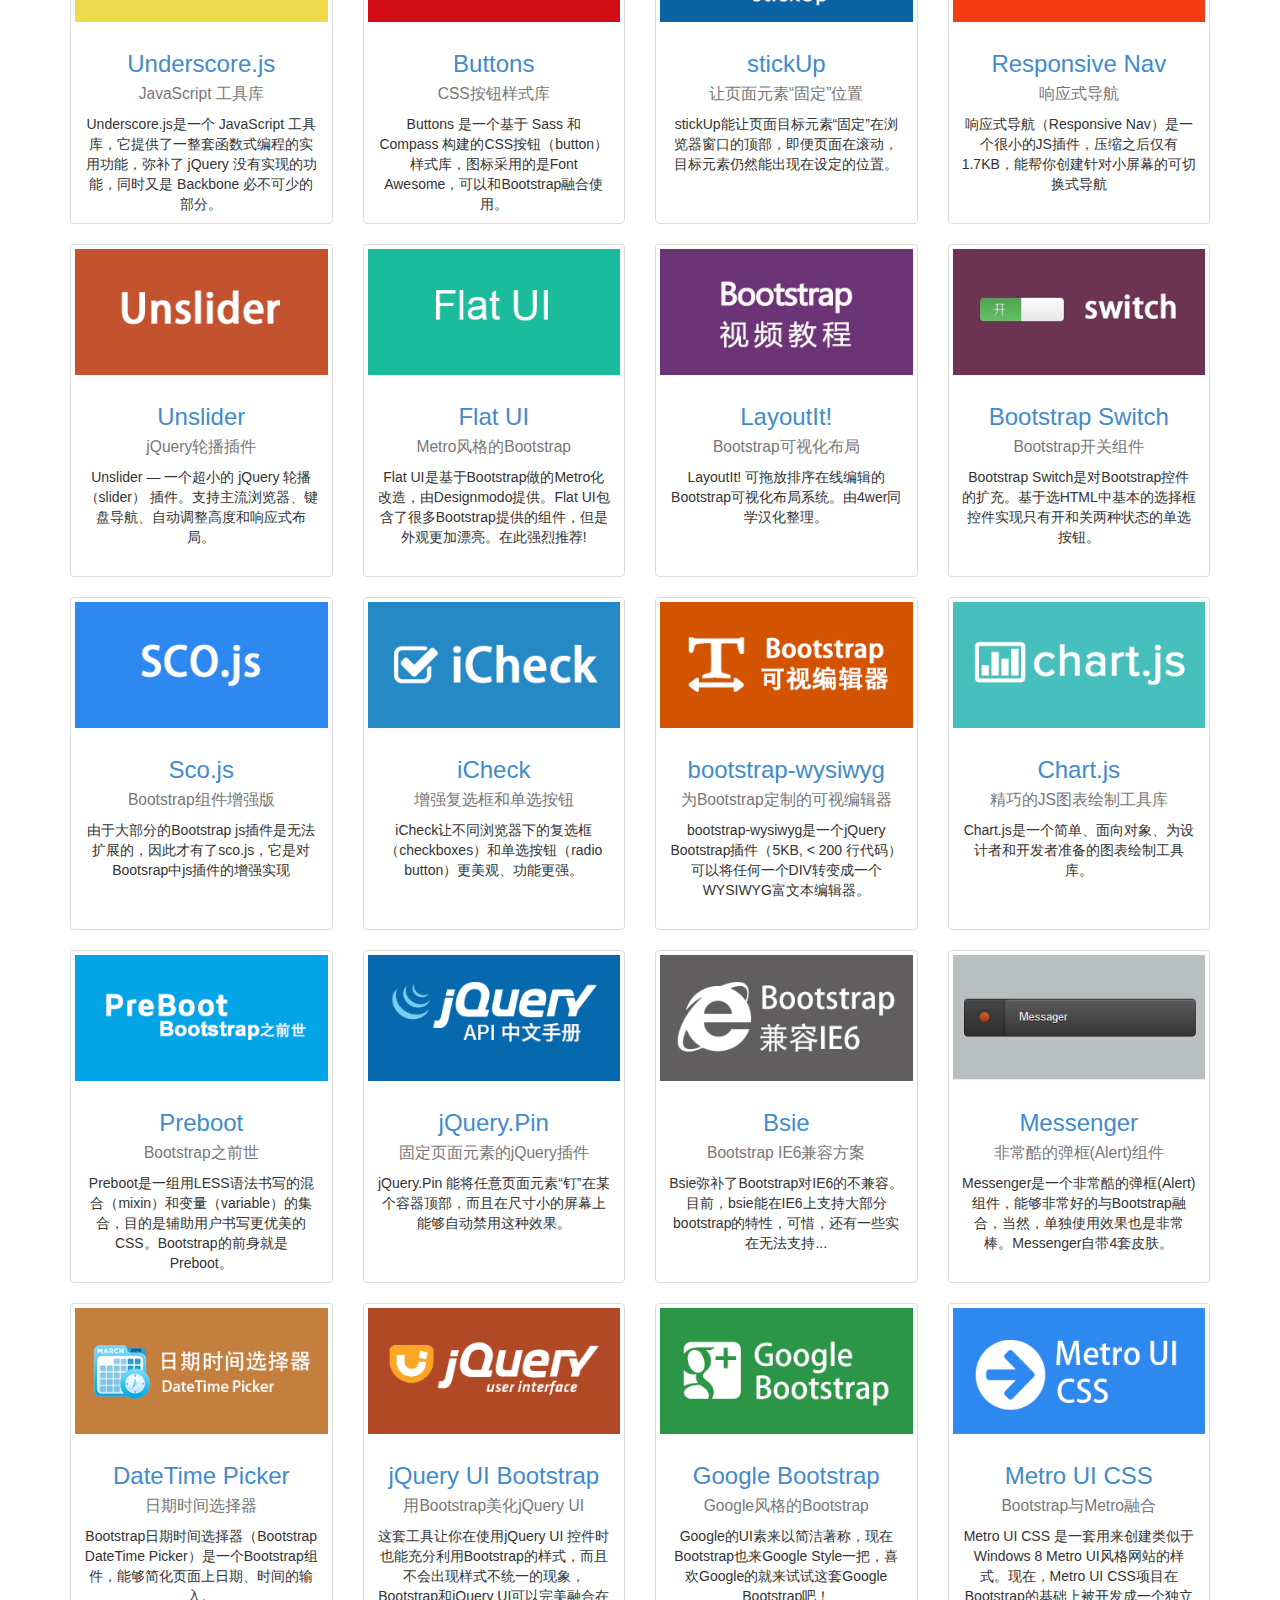
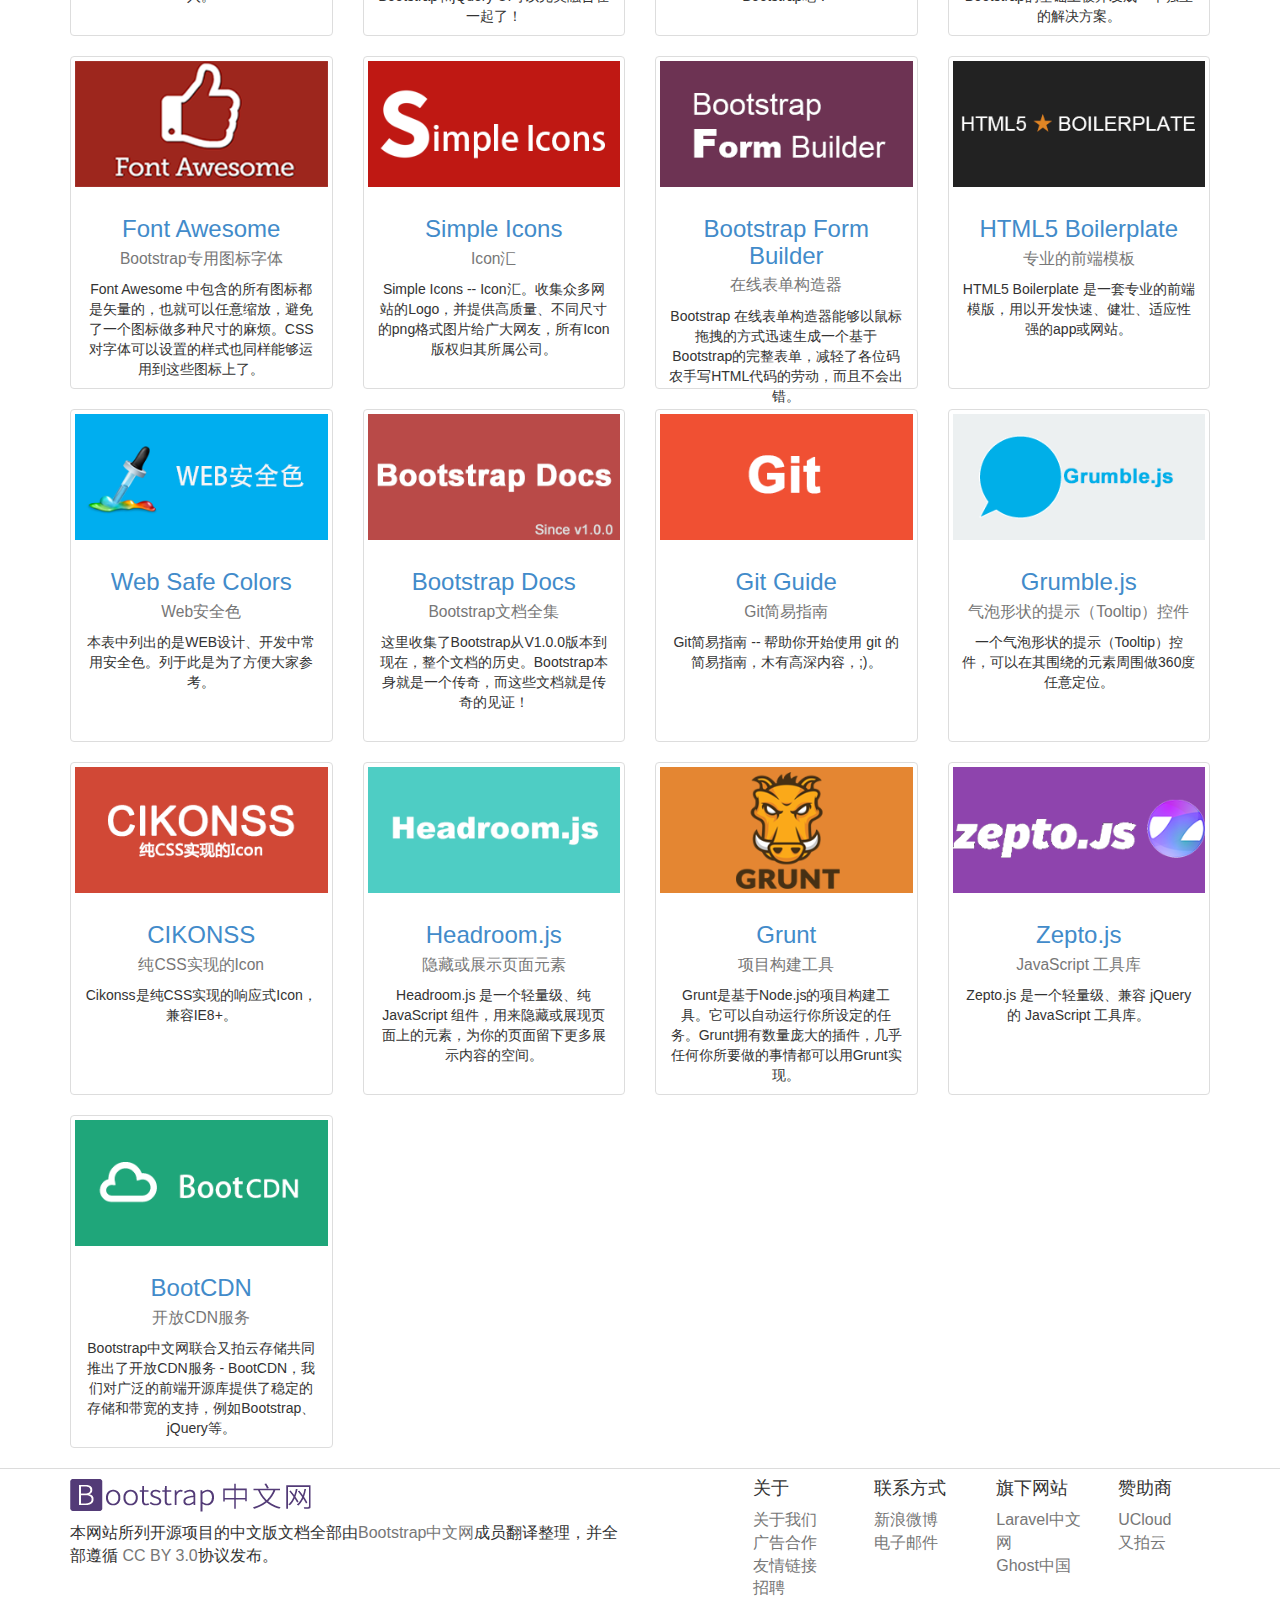
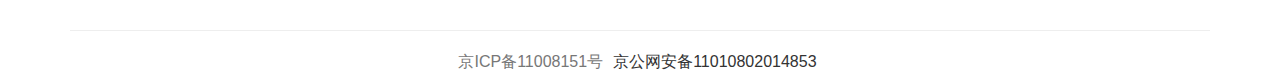
==== commit cada76d1: "-h" ====
--- a/aa/index.html
+++ b/aa/index.html
@@ -4,39 +4,17 @@
 		<meta charset="UTF-8">
 		<meta http-equiv="X-UA-Compatible" content="IE=edge">
    		<meta name="viewport" content="width=device-width, initial-scale=1">
-		<title></title>
+		<title>仿Bootstrap站</title>
 		<link rel="stylesheet" type="text/css" href="css/bootstrap.css"/>
 		<link rel="stylesheet" type="text/css" href="css/style-index.css"/>
-		<!--<style type="text/css">
-			footer{
-				width: 100%;
-				border-top: 1px solid gainsboro;
-			}
-			#footer{
-				font-size: 16px;
-
-			}
-			#footer a:link,a:active,a:hover,a:visited{
-				color: #777777;
-			}
-			#backTop{
-				width: 50px;
-				height: 50px;
-				background: url(images/aaaaaaaa.png ) no-repeat 0 0;
-				position: fixed;
-				right: 20px;
-				bottom: 150px;
-				display: none;
-			}
-			.thumbnail img{
-				width: 100%;
-			}
-
-		</style>-->
 	</head>
-	<body style="padding-top: 50px;">	
-		<!--导航-->
-		<div class="container-fluid navbar-fixed-top navbar-inverse"> 	
+	<body style="padding-top: 50px;">
+		<!--导航菜单
+            data-target="#example-navbar-collapse" [2]             该按钮下的内容为显示为[2]中的内容
+            Bootstrap 折叠（Collapse）插件
+            http://www.runoob.com/bootstrap/bootstrap-collapse-plugin.html
+        -->
+		<div class="container-fluid navbar-fixed-top navbar-inverse">
 			<div class="container">
 				<nav>
 					<div class="navbar-header">
@@ -64,7 +42,7 @@
 				</nav>
 			</div>
 		</div>
-		
+
 		 <!--巨幕	q`1wwz-+
 		 	 url(images/bs-docs-masthead-pattern.png);
 		 	linear-gradient(45deg,#020031 0,#6d3353 100%)
@@ -85,17 +63,17 @@
 	  				</div>
 				</div>
 			</div>
-		</div>		
+		</div>
 		<!--联系方式content-->
 
-		<div class="page-header" style="background-color: #F5F5F5; height: 55px; margin-top: -30px;">
-			<div class="container text-center" style="height: 55px; line-height: 55px;">
+		<div class="page-header" style="background-color: #F5F5F5; margin-top: -30px;">
+			<div class="container text-center" style=" padding-top:20px">
 				<a href="#" class="btn-link"> Bootstrap技术交流群：318630708  </a>丨
 				<a href="#" class="btn-link"> Bootstrap问答社区  </a>丨
 				<a href="#" class="btn-link"> 新浪微博：@Bootstrap中文网</a>
 			</div>
 		</div>
-		
+
 		<!--pape-header部分-->
 		<div class="page-header text-center" style="width: 45%; margin: 0 auto 30px;">
 			<h1 style="font-size: 42px;">Bootstrap相关优质项目推荐</h1>
@@ -491,7 +469,7 @@
 		<div id="backTop">
 			<a id=""></a>
 		</div>
-		
+
 		<footer class="footer" id="footer">
 	      <div class="container">
 	        <div class="row footer-top">
@@ -534,7 +512,7 @@
 	                </ul>
 	              </div>
 	            </div>
-	    
+
 	          </div>
 	        </div>
 	        <hr>
@@ -546,7 +524,7 @@
 	      </div>
 	    </footer>
 	    <!--js部分-->
-	    
+
 		<script src="js/jquery-2.1.0.js"></script>
 		<script src="js/bootstrap.js"></script>
 		<script type="text/javascript">
